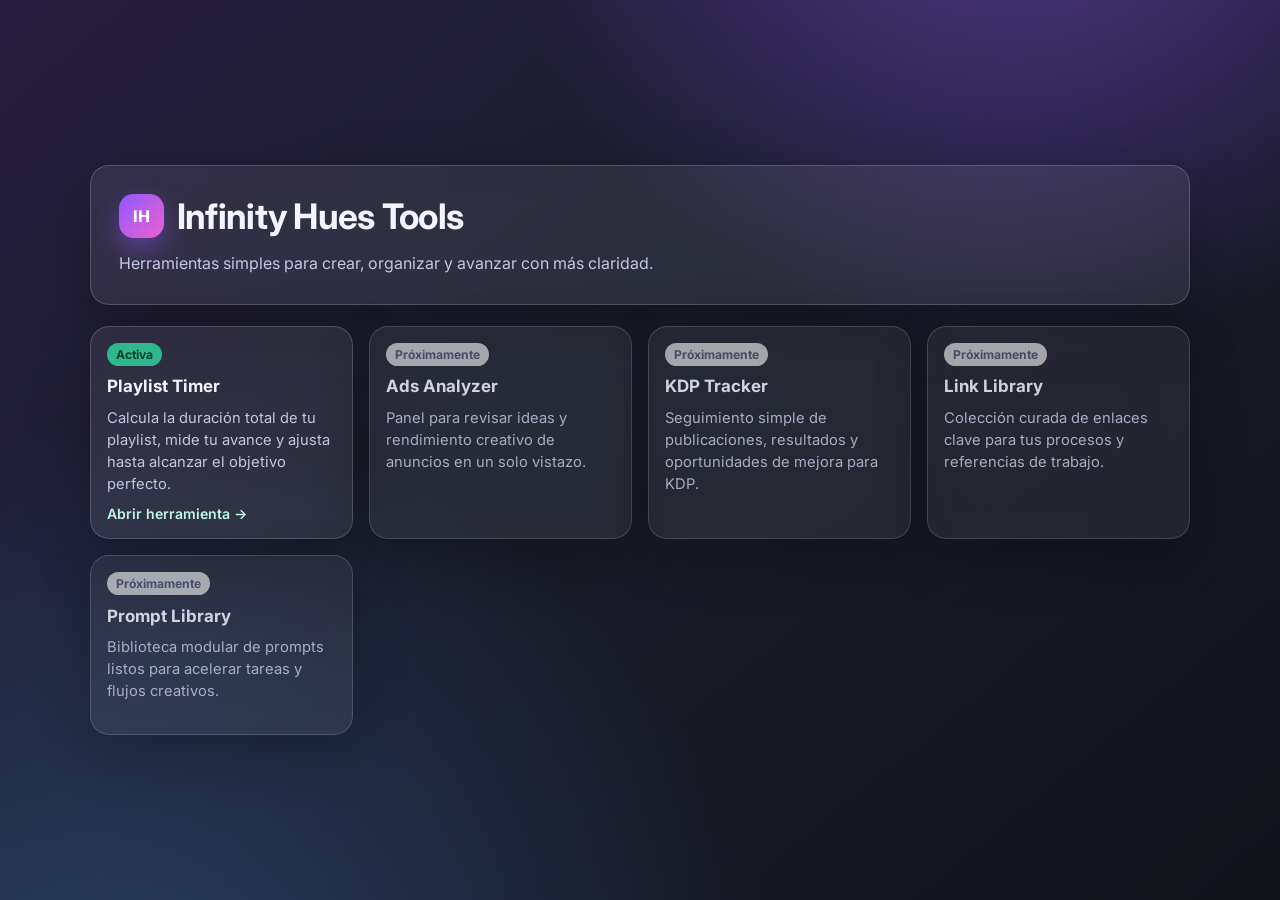
==== index.html @ a4871736 "Reorganize repo into tools hub and playlist-timer app" ====
<!DOCTYPE html>
<html lang="es">
<head>
  <meta charset="UTF-8" />
  <meta name="viewport" content="width=device-width, initial-scale=1.0" />
  <title>Infinity Hues Tools</title>
  <link rel="preconnect" href="https://fonts.googleapis.com" />
  <link rel="preconnect" href="https://fonts.gstatic.com" crossorigin />
  <link href="https://fonts.googleapis.com/css2?family=Inter:wght@400;500;600;700;800&display=swap" rel="stylesheet" />
  <style>
    :root {
      --bg-1: #12131b;
      --bg-2: #1a1d2b;
      --bg-3: #271f3f;
      --card: rgba(255, 255, 255, 0.08);
      --card-border: rgba(255, 255, 255, 0.18);
      --text: #f2f4ff;
      --muted: #c3c7df;
      --purple: #8f57ff;
      --pink: #ec62cf;
      --blue: #58a2ff;
      --green: #2ed19a;
    }

    * {
      box-sizing: border-box;
    }

    body {
      margin: 0;
      min-height: 100vh;
      font-family: Inter, system-ui, -apple-system, BlinkMacSystemFont, "Segoe UI", sans-serif;
      color: var(--text);
      background:
        radial-gradient(circle at 80% -20%, rgba(143, 87, 255, 0.48), transparent 36%),
        radial-gradient(circle at 10% 120%, rgba(88, 162, 255, 0.28), transparent 42%),
        linear-gradient(140deg, var(--bg-3), var(--bg-2) 42%, var(--bg-1));
      display: grid;
      place-items: center;
      padding: clamp(1rem, 3vw, 2.6rem);
    }

    .hub-shell {
      width: min(1100px, 100%);
      display: grid;
      gap: 1.3rem;
    }

    .hero,
    .tool-card {
      background: var(--card);
      border: 1px solid var(--card-border);
      border-radius: 1.2rem;
      backdrop-filter: blur(12px);
      box-shadow: 0 20px 60px rgba(0, 0, 0, 0.28);
    }

    .hero {
      padding: clamp(1.3rem, 2.2vw, 1.8rem);
      display: grid;
      gap: 0.8rem;
    }

    .brand {
      display: flex;
      align-items: center;
      gap: 0.8rem;
    }

    .logo {
      width: 2.8rem;
      height: 2.8rem;
      border-radius: 0.9rem;
      display: grid;
      place-items: center;
      font-weight: 800;
      color: #fff;
      background: linear-gradient(135deg, var(--purple), var(--pink));
      box-shadow: 0 10px 25px rgba(143, 87, 255, 0.45);
    }

    h1,
    h2,
    p {
      margin: 0;
    }

    h1 {
      font-size: clamp(1.5rem, 3.2vw, 2.2rem);
      letter-spacing: -0.02em;
    }

    .subtitle {
      color: var(--muted);
      max-width: 68ch;
      line-height: 1.55;
    }

    .cards {
      display: grid;
      grid-template-columns: repeat(auto-fit, minmax(220px, 1fr));
      gap: 1rem;
    }

    .tool-card {
      padding: 1rem;
      display: grid;
      gap: 0.65rem;
      text-decoration: none;
      color: inherit;
      transition: transform 200ms ease, border-color 200ms ease, box-shadow 200ms ease;
      min-height: 180px;
      align-content: start;
    }

    .tool-card.active:hover,
    .tool-card.active:focus-visible {
      transform: translateY(-3px);
      border-color: rgba(46, 209, 154, 0.7);
      box-shadow: 0 20px 40px rgba(0, 0, 0, 0.33);
      outline: none;
    }

    .badge {
      width: fit-content;
      font-size: 0.76rem;
      font-weight: 700;
      border-radius: 999px;
      padding: 0.25rem 0.55rem;
    }

    .badge.active {
      color: #043e2b;
      background: rgba(46, 209, 154, 0.86);
    }

    .badge.future {
      color: #4f5774;
      background: rgba(255, 255, 255, 0.7);
    }

    h2 {
      font-size: 1.06rem;
    }

    .tool-description {
      color: var(--muted);
      font-size: 0.92rem;
      line-height: 1.5;
    }

    .link-label {
      margin-top: auto;
      color: #c0f6e3;
      font-size: 0.88rem;
      font-weight: 600;
    }

    .tool-card.future {
      opacity: 0.85;
      cursor: not-allowed;
    }

    @media (max-width: 640px) {
      body {
        align-items: start;
      }
    }
  </style>
</head>
<body>
  <main class="hub-shell">
    <header class="hero">
      <div class="brand" aria-label="Logo Infinity Hues">
        <div class="logo" role="img" aria-label="IH">IH</div>
        <h1>Infinity Hues Tools</h1>
      </div>
      <p class="subtitle">Herramientas simples para crear, organizar y avanzar con más claridad.</p>
    </header>

    <section class="cards" aria-label="Herramientas disponibles y próximas">
      <a class="tool-card active" href="./playlist-timer/">
        <span class="badge active">Activa</span>
        <h2>Playlist Timer</h2>
        <p class="tool-description">Calcula la duración total de tu playlist, mide tu avance y ajusta hasta alcanzar el objetivo perfecto.</p>
        <span class="link-label">Abrir herramienta →</span>
      </a>

      <article class="tool-card future" aria-disabled="true">
        <span class="badge future">Próximamente</span>
        <h2>Ads Analyzer</h2>
        <p class="tool-description">Panel para revisar ideas y rendimiento creativo de anuncios en un solo vistazo.</p>
      </article>

      <article class="tool-card future" aria-disabled="true">
        <span class="badge future">Próximamente</span>
        <h2>KDP Tracker</h2>
        <p class="tool-description">Seguimiento simple de publicaciones, resultados y oportunidades de mejora para KDP.</p>
      </article>

      <article class="tool-card future" aria-disabled="true">
        <span class="badge future">Próximamente</span>
        <h2>Link Library</h2>
        <p class="tool-description">Colección curada de enlaces clave para tus procesos y referencias de trabajo.</p>
      </article>

      <article class="tool-card future" aria-disabled="true">
        <span class="badge future">Próximamente</span>
        <h2>Prompt Library</h2>
        <p class="tool-description">Biblioteca modular de prompts listos para acelerar tareas y flujos creativos.</p>
      </article>
    </section>
  </main>
</body>
</html>
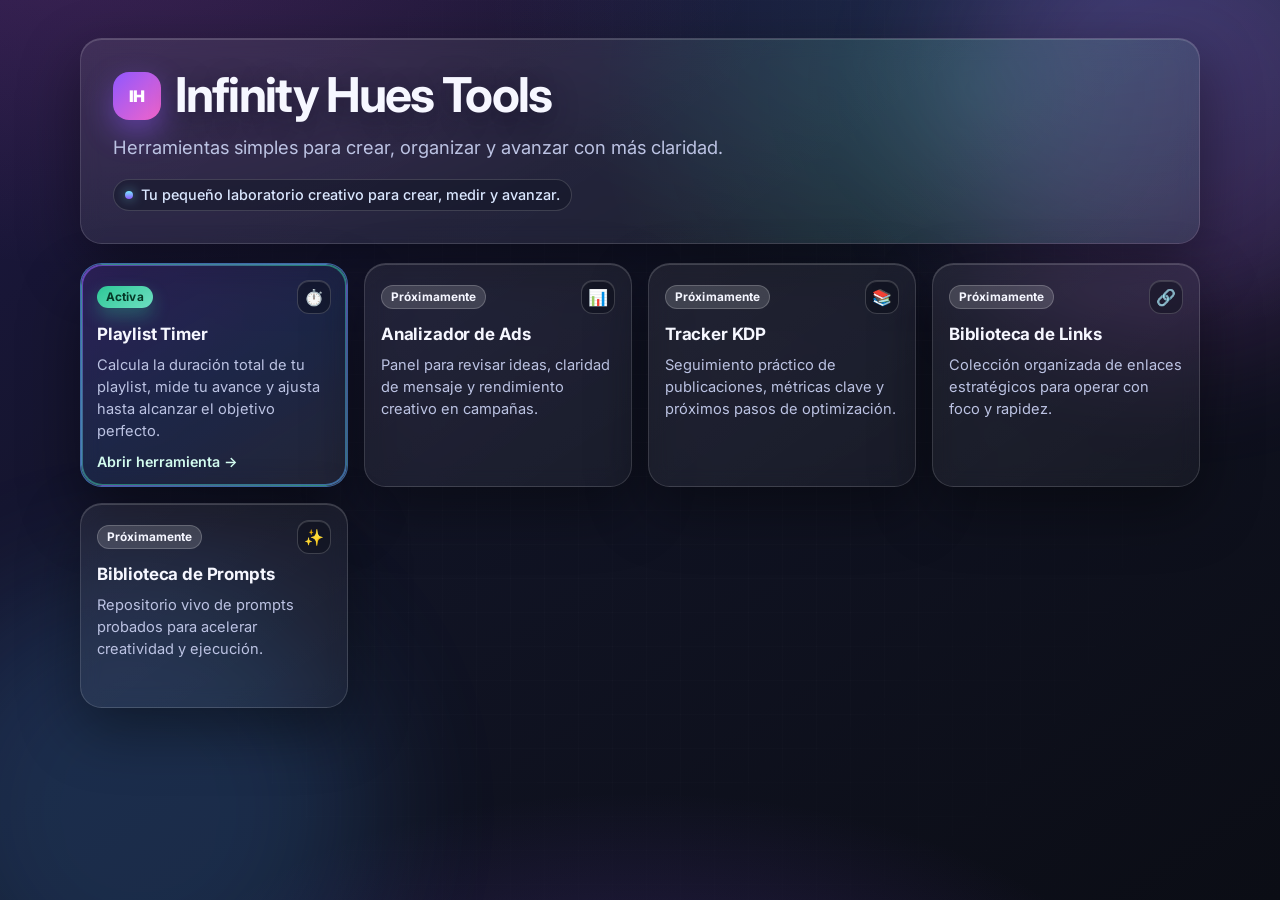
==== commit 38847093: "Elevate hub visuals with premium Infinity Hues styling" ====
--- a/index.html
+++ b/index.html
@@ -6,19 +6,20 @@
   <title>Infinity Hues Tools</title>
   <link rel="preconnect" href="https://fonts.googleapis.com" />
   <link rel="preconnect" href="https://fonts.gstatic.com" crossorigin />
-  <link href="https://fonts.googleapis.com/css2?family=Inter:wght@400;500;600;700;800&display=swap" rel="stylesheet" />
+  <link href="https://fonts.googleapis.com/css2?family=Inter:wght@400;500;600;700;800;900&display=swap" rel="stylesheet" />
   <style>
     :root {
-      --bg-1: #12131b;
-      --bg-2: #1a1d2b;
-      --bg-3: #271f3f;
-      --card: rgba(255, 255, 255, 0.08);
-      --card-border: rgba(255, 255, 255, 0.18);
-      --text: #f2f4ff;
-      --muted: #c3c7df;
+      --bg-1: #0b0d15;
+      --bg-2: #111425;
+      --bg-3: #1c1740;
+      --glass: rgba(255, 255, 255, 0.06);
+      --glass-soft: rgba(255, 255, 255, 0.05);
+      --border: rgba(255, 255, 255, 0.14);
+      --text: #f6f7ff;
+      --muted: #bcc3e3;
       --purple: #8f57ff;
-      --pink: #ec62cf;
-      --blue: #58a2ff;
+      --pink: #f164ca;
+      --blue: #59a6ff;
       --green: #2ed19a;
     }
 
@@ -32,51 +33,109 @@
       font-family: Inter, system-ui, -apple-system, BlinkMacSystemFont, "Segoe UI", sans-serif;
       color: var(--text);
       background:
-        radial-gradient(circle at 80% -20%, rgba(143, 87, 255, 0.48), transparent 36%),
-        radial-gradient(circle at 10% 120%, rgba(88, 162, 255, 0.28), transparent 42%),
-        linear-gradient(140deg, var(--bg-3), var(--bg-2) 42%, var(--bg-1));
-      display: grid;
-      place-items: center;
-      padding: clamp(1rem, 3vw, 2.6rem);
+        radial-gradient(75rem 40rem at 8% -10%, rgba(241, 100, 202, 0.16), transparent 56%),
+        radial-gradient(70rem 36rem at 88% 0%, rgba(89, 166, 255, 0.2), transparent 57%),
+        radial-gradient(55rem 30rem at 50% 120%, rgba(143, 87, 255, 0.24), transparent 60%),
+        linear-gradient(145deg, var(--bg-3), var(--bg-2) 45%, var(--bg-1));
+      position: relative;
+      overflow-x: hidden;
+      padding: clamp(1rem, 3vw, 2.7rem);
+    }
+
+    body::before {
+      content: "";
+      position: fixed;
+      inset: 0;
+      pointer-events: none;
+      background-image:
+        linear-gradient(rgba(255, 255, 255, 0.035) 1px, transparent 1px),
+        linear-gradient(90deg, rgba(255, 255, 255, 0.035) 1px, transparent 1px);
+      background-size: 34px 34px;
+      mask-image: radial-gradient(circle at center, black 35%, transparent 92%);
+      opacity: 0.4;
+      z-index: 0;
+    }
+
+    .ambient-blob {
+      position: fixed;
+      width: 40vw;
+      height: 40vw;
+      max-width: 460px;
+      max-height: 460px;
+      border-radius: 50%;
+      filter: blur(70px);
+      opacity: 0.18;
+      z-index: 0;
+      pointer-events: none;
+    }
+
+    .ambient-blob.one {
+      background: #d567ff;
+      top: -120px;
+      right: -130px;
+    }
+
+    .ambient-blob.two {
+      background: #4ea3ff;
+      bottom: -140px;
+      left: -90px;
     }
 
     .hub-shell {
-      width: min(1100px, 100%);
-      display: grid;
-      gap: 1.3rem;
+      position: relative;
+      z-index: 1;
+      width: min(1120px, 100%);
+      margin: 0 auto;
+      display: grid;
+      gap: 1.2rem;
     }
 
     .hero,
     .tool-card {
-      background: var(--card);
-      border: 1px solid var(--card-border);
-      border-radius: 1.2rem;
-      backdrop-filter: blur(12px);
-      box-shadow: 0 20px 60px rgba(0, 0, 0, 0.28);
+      position: relative;
+      border-radius: 1.35rem;
+      border: 1px solid var(--border);
+      background: linear-gradient(145deg, rgba(255, 255, 255, 0.08), var(--glass-soft));
+      box-shadow:
+        0 22px 60px rgba(0, 0, 0, 0.4),
+        inset 0 1px 0 rgba(255, 255, 255, 0.16);
+      backdrop-filter: blur(10px);
+      overflow: hidden;
     }
 
     .hero {
-      padding: clamp(1.3rem, 2.2vw, 1.8rem);
+      padding: clamp(1.4rem, 2.5vw, 2.1rem);
       display: grid;
       gap: 0.8rem;
+      isolation: isolate;
+    }
+
+    .hero::after {
+      content: "";
+      position: absolute;
+      inset: 0;
+      background: radial-gradient(circle at 80% 25%, rgba(46, 209, 154, 0.16), transparent 42%);
+      z-index: -1;
+      pointer-events: none;
     }
 
     .brand {
       display: flex;
       align-items: center;
-      gap: 0.8rem;
+      gap: 0.9rem;
     }
 
     .logo {
-      width: 2.8rem;
-      height: 2.8rem;
-      border-radius: 0.9rem;
+      width: 3rem;
+      height: 3rem;
+      border-radius: 1rem;
       display: grid;
       place-items: center;
-      font-weight: 800;
+      font-weight: 900;
       color: #fff;
       background: linear-gradient(135deg, var(--purple), var(--pink));
-      box-shadow: 0 10px 25px rgba(143, 87, 255, 0.45);
+      box-shadow: 0 12px 30px rgba(143, 87, 255, 0.46);
+      letter-spacing: -0.04em;
     }
 
     h1,
@@ -86,14 +145,41 @@
     }
 
     h1 {
-      font-size: clamp(1.5rem, 3.2vw, 2.2rem);
-      letter-spacing: -0.02em;
+      font-size: clamp(1.9rem, 4.3vw, 3rem);
+      line-height: 1.02;
+      letter-spacing: -0.035em;
+      text-wrap: balance;
+      text-shadow: 0 7px 24px rgba(17, 20, 37, 0.5);
     }
 
     .subtitle {
+      font-size: clamp(1rem, 1.6vw, 1.15rem);
+      line-height: 1.6;
       color: var(--muted);
-      max-width: 68ch;
-      line-height: 1.55;
+      max-width: 70ch;
+    }
+
+    .subline {
+      display: inline-flex;
+      align-items: center;
+      gap: 0.5rem;
+      width: fit-content;
+      margin-top: 0.2rem;
+      padding: 0.42rem 0.7rem;
+      border-radius: 999px;
+      color: #dae7ff;
+      background: rgba(17, 20, 37, 0.5);
+      border: 1px solid rgba(255, 255, 255, 0.16);
+      font-size: 0.9rem;
+      font-weight: 500;
+    }
+
+    .subline-dot {
+      width: 0.5rem;
+      height: 0.5rem;
+      border-radius: 50%;
+      background: linear-gradient(180deg, #78ebff, #8f57ff);
+      box-shadow: 0 0 0.7rem rgba(120, 235, 255, 0.6);
     }
 
     .cards {
@@ -104,71 +190,143 @@
 
     .tool-card {
       padding: 1rem;
-      display: grid;
-      gap: 0.65rem;
+      min-height: 205px;
+      display: grid;
+      gap: 0.66rem;
+      align-content: start;
+      color: inherit;
       text-decoration: none;
-      color: inherit;
-      transition: transform 200ms ease, border-color 200ms ease, box-shadow 200ms ease;
-      min-height: 180px;
-      align-content: start;
-    }
-
-    .tool-card.active:hover,
-    .tool-card.active:focus-visible {
-      transform: translateY(-3px);
-      border-color: rgba(46, 209, 154, 0.7);
-      box-shadow: 0 20px 40px rgba(0, 0, 0, 0.33);
+      transition: transform 260ms cubic-bezier(.22, 1, .36, 1), box-shadow 260ms ease, border-color 260ms ease;
+    }
+
+    .tool-card::before {
+      content: "";
+      position: absolute;
+      inset: 0;
+      border-radius: inherit;
+      pointer-events: none;
+      border: 1px solid transparent;
+      transition: opacity 260ms ease;
+      opacity: 0;
+    }
+
+    .tool-card:hover,
+    .tool-card:focus-visible {
+      transform: translateY(-4px);
+      box-shadow: 0 24px 48px rgba(0, 0, 0, 0.4);
       outline: none;
+    }
+
+    .tool-card:hover::before,
+    .tool-card:focus-visible::before {
+      opacity: 1;
+    }
+
+    .tool-card.active {
+      border-color: rgba(89, 166, 255, 0.55);
+      box-shadow:
+        0 28px 60px rgba(0, 0, 0, 0.45),
+        0 0 0 1px rgba(255, 255, 255, 0.12) inset;
+      background: linear-gradient(150deg, rgba(143, 87, 255, 0.18), rgba(89, 166, 255, 0.12) 52%, rgba(255, 255, 255, 0.07));
+    }
+
+    .tool-card.active::before {
+      background: linear-gradient(130deg, rgba(143, 87, 255, 0.6), rgba(46, 209, 154, 0.55), rgba(89, 166, 255, 0.6));
+      -webkit-mask: linear-gradient(#fff 0 0) content-box, linear-gradient(#fff 0 0);
+      -webkit-mask-composite: xor;
+      mask-composite: exclude;
+      padding: 1px;
+      opacity: 1;
+    }
+
+    .tool-card.future {
+      background: linear-gradient(145deg, rgba(255, 255, 255, 0.07), rgba(255, 255, 255, 0.04));
+    }
+
+    .tool-card.future::before {
+      border-image: linear-gradient(130deg, rgba(255,255,255,0.15), rgba(143, 87, 255, 0.34), rgba(89, 166, 255, 0.34)) 1;
     }
 
     .badge {
       width: fit-content;
-      font-size: 0.76rem;
+      display: inline-flex;
+      align-items: center;
+      gap: 0.35rem;
+      border-radius: 999px;
+      padding: 0.23rem 0.56rem;
+      font-size: 0.74rem;
       font-weight: 700;
-      border-radius: 999px;
-      padding: 0.25rem 0.55rem;
+      letter-spacing: 0.01em;
     }
 
     .badge.active {
-      color: #043e2b;
-      background: rgba(46, 209, 154, 0.86);
+      color: #063927;
+      background: linear-gradient(145deg, rgba(46, 209, 154, 0.95), rgba(116, 237, 203, 0.93));
+      box-shadow: 0 8px 18px rgba(46, 209, 154, 0.32);
     }
 
     .badge.future {
-      color: #4f5774;
-      background: rgba(255, 255, 255, 0.7);
+      color: #f5f6ff;
+      background: rgba(255, 255, 255, 0.15);
+      border: 1px solid rgba(255, 255, 255, 0.2);
+    }
+
+    .tool-top {
+      display: flex;
+      align-items: center;
+      justify-content: space-between;
+      gap: 0.6rem;
+    }
+
+    .tool-icon {
+      width: 2.1rem;
+      height: 2.1rem;
+      border-radius: 0.75rem;
+      display: grid;
+      place-items: center;
+      border: 1px solid rgba(255, 255, 255, 0.18);
+      background: rgba(12, 14, 26, 0.45);
+      color: #ecf0ff;
+      box-shadow: inset 0 1px 0 rgba(255, 255, 255, 0.15);
     }
 
     h2 {
       font-size: 1.06rem;
+      letter-spacing: -0.01em;
     }
 
     .tool-description {
       color: var(--muted);
-      font-size: 0.92rem;
+      font-size: 0.915rem;
       line-height: 1.5;
     }
 
     .link-label {
       margin-top: auto;
-      color: #c0f6e3;
-      font-size: 0.88rem;
+      color: #d4fdf0;
+      font-size: 0.89rem;
       font-weight: 600;
     }
 
-    .tool-card.future {
-      opacity: 0.85;
-      cursor: not-allowed;
-    }
-
-    @media (max-width: 640px) {
+    @media (max-width: 730px) {
       body {
-        align-items: start;
+        padding: 1rem;
+      }
+
+      h1 {
+        font-size: clamp(1.8rem, 8.4vw, 2.3rem);
+      }
+
+      .tool-card {
+        min-height: 190px;
       }
     }
   </style>
 </head>
 <body>
+  <div class="ambient-blob one" aria-hidden="true"></div>
+  <div class="ambient-blob two" aria-hidden="true"></div>
+
   <main class="hub-shell">
     <header class="hero">
       <div class="brand" aria-label="Logo Infinity Hues">
@@ -176,38 +334,54 @@
         <h1>Infinity Hues Tools</h1>
       </div>
       <p class="subtitle">Herramientas simples para crear, organizar y avanzar con más claridad.</p>
+      <p class="subline"><span class="subline-dot" aria-hidden="true"></span>Tu pequeño laboratorio creativo para crear, medir y avanzar.</p>
     </header>
 
     <section class="cards" aria-label="Herramientas disponibles y próximas">
       <a class="tool-card active" href="./playlist-timer/">
-        <span class="badge active">Activa</span>
+        <div class="tool-top">
+          <span class="badge active">Activa</span>
+          <span class="tool-icon" aria-hidden="true">⏱️</span>
+        </div>
         <h2>Playlist Timer</h2>
         <p class="tool-description">Calcula la duración total de tu playlist, mide tu avance y ajusta hasta alcanzar el objetivo perfecto.</p>
         <span class="link-label">Abrir herramienta →</span>
       </a>
 
       <article class="tool-card future" aria-disabled="true">
-        <span class="badge future">Próximamente</span>
-        <h2>Ads Analyzer</h2>
-        <p class="tool-description">Panel para revisar ideas y rendimiento creativo de anuncios en un solo vistazo.</p>
+        <div class="tool-top">
+          <span class="badge future">Próximamente</span>
+          <span class="tool-icon" aria-hidden="true">📊</span>
+        </div>
+        <h2>Analizador de Ads</h2>
+        <p class="tool-description">Panel para revisar ideas, claridad de mensaje y rendimiento creativo en campañas.</p>
       </article>
 
       <article class="tool-card future" aria-disabled="true">
-        <span class="badge future">Próximamente</span>
-        <h2>KDP Tracker</h2>
-        <p class="tool-description">Seguimiento simple de publicaciones, resultados y oportunidades de mejora para KDP.</p>
+        <div class="tool-top">
+          <span class="badge future">Próximamente</span>
+          <span class="tool-icon" aria-hidden="true">📚</span>
+        </div>
+        <h2>Tracker KDP</h2>
+        <p class="tool-description">Seguimiento práctico de publicaciones, métricas clave y próximos pasos de optimización.</p>
       </article>
 
       <article class="tool-card future" aria-disabled="true">
-        <span class="badge future">Próximamente</span>
-        <h2>Link Library</h2>
-        <p class="tool-description">Colección curada de enlaces clave para tus procesos y referencias de trabajo.</p>
+        <div class="tool-top">
+          <span class="badge future">Próximamente</span>
+          <span class="tool-icon" aria-hidden="true">🔗</span>
+        </div>
+        <h2>Biblioteca de Links</h2>
+        <p class="tool-description">Colección organizada de enlaces estratégicos para operar con foco y rapidez.</p>
       </article>
 
       <article class="tool-card future" aria-disabled="true">
-        <span class="badge future">Próximamente</span>
-        <h2>Prompt Library</h2>
-        <p class="tool-description">Biblioteca modular de prompts listos para acelerar tareas y flujos creativos.</p>
+        <div class="tool-top">
+          <span class="badge future">Próximamente</span>
+          <span class="tool-icon" aria-hidden="true">✨</span>
+        </div>
+        <h2>Biblioteca de Prompts</h2>
+        <p class="tool-description">Repositorio vivo de prompts probados para acelerar creatividad y ejecución.</p>
       </article>
     </section>
   </main>
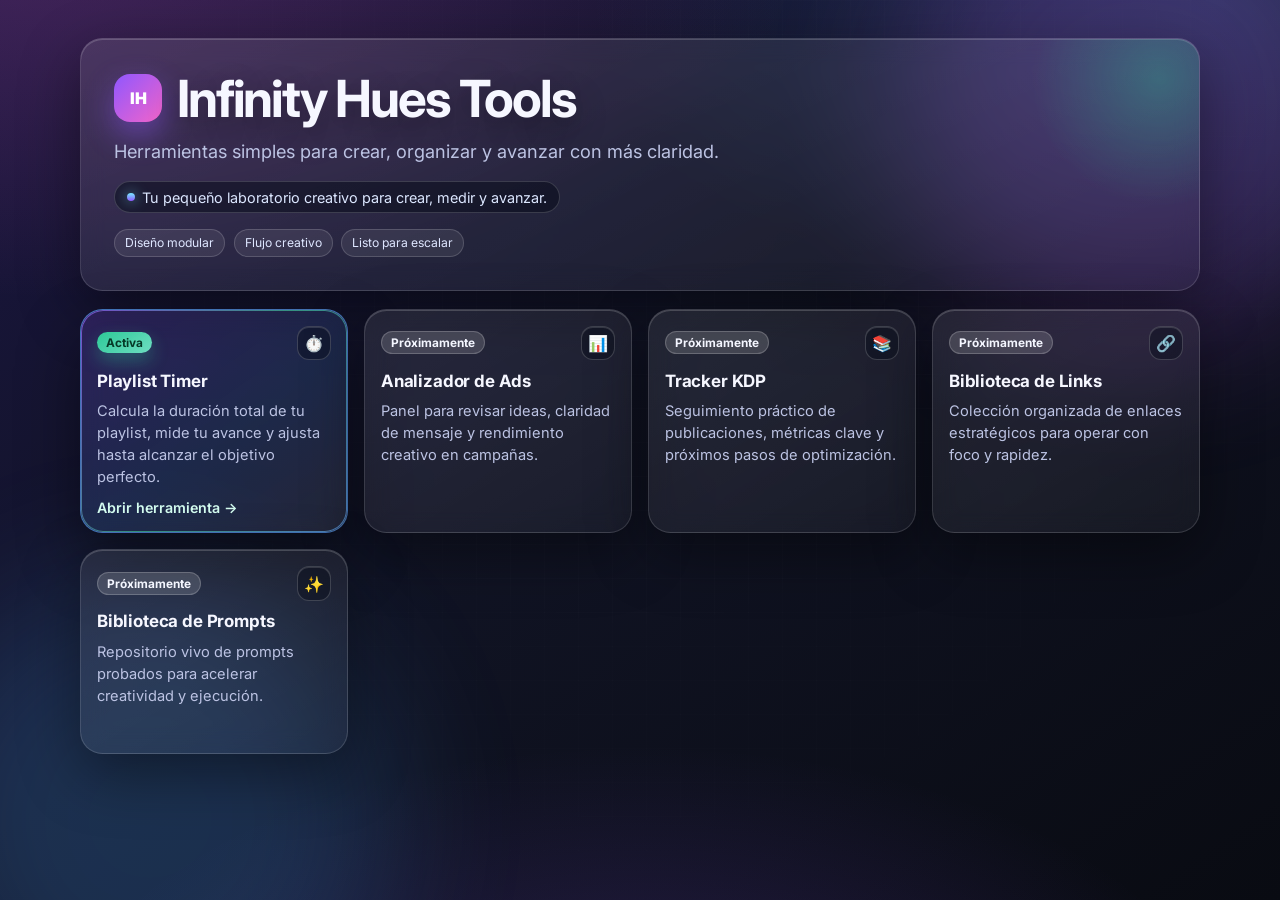
==== commit 3b35e5c8: "Refine hub with premium visual system and interactions" ====
--- a/index.html
+++ b/index.html
@@ -9,23 +9,19 @@
   <link href="https://fonts.googleapis.com/css2?family=Inter:wght@400;500;600;700;800;900&display=swap" rel="stylesheet" />
   <style>
     :root {
-      --bg-1: #0b0d15;
+      --bg-1: #090b12;
       --bg-2: #111425;
-      --bg-3: #1c1740;
-      --glass: rgba(255, 255, 255, 0.06);
-      --glass-soft: rgba(255, 255, 255, 0.05);
-      --border: rgba(255, 255, 255, 0.14);
+      --bg-3: #1a1540;
       --text: #f6f7ff;
       --muted: #bcc3e3;
       --purple: #8f57ff;
       --pink: #f164ca;
       --blue: #59a6ff;
       --green: #2ed19a;
-    }
-
-    * {
-      box-sizing: border-box;
-    }
+      --border: rgba(255, 255, 255, 0.14);
+    }
+
+    * { box-sizing: border-box; }
 
     body {
       margin: 0;
@@ -33,13 +29,13 @@
       font-family: Inter, system-ui, -apple-system, BlinkMacSystemFont, "Segoe UI", sans-serif;
       color: var(--text);
       background:
-        radial-gradient(75rem 40rem at 8% -10%, rgba(241, 100, 202, 0.16), transparent 56%),
-        radial-gradient(70rem 36rem at 88% 0%, rgba(89, 166, 255, 0.2), transparent 57%),
-        radial-gradient(55rem 30rem at 50% 120%, rgba(143, 87, 255, 0.24), transparent 60%),
-        linear-gradient(145deg, var(--bg-3), var(--bg-2) 45%, var(--bg-1));
+        radial-gradient(80rem 40rem at 5% -8%, rgba(241, 100, 202, 0.2), transparent 58%),
+        radial-gradient(70rem 36rem at 95% 0%, rgba(89, 166, 255, 0.18), transparent 56%),
+        radial-gradient(65rem 36rem at 50% 120%, rgba(143, 87, 255, 0.22), transparent 58%),
+        linear-gradient(145deg, var(--bg-3), var(--bg-2) 46%, var(--bg-1));
+      overflow-x: hidden;
+      padding: clamp(1rem, 3vw, 2.8rem);
       position: relative;
-      overflow-x: hidden;
-      padding: clamp(1rem, 3vw, 2.7rem);
     }
 
     body::before {
@@ -48,37 +44,31 @@
       inset: 0;
       pointer-events: none;
       background-image:
-        linear-gradient(rgba(255, 255, 255, 0.035) 1px, transparent 1px),
-        linear-gradient(90deg, rgba(255, 255, 255, 0.035) 1px, transparent 1px);
+        linear-gradient(rgba(255,255,255,.03) 1px, transparent 1px),
+        linear-gradient(90deg, rgba(255,255,255,.03) 1px, transparent 1px);
       background-size: 34px 34px;
-      mask-image: radial-gradient(circle at center, black 35%, transparent 92%);
-      opacity: 0.4;
-      z-index: 0;
-    }
-
-    .ambient-blob {
+      mask-image: radial-gradient(circle at 50% 35%, black 32%, transparent 92%);
+      opacity: .42;
+    }
+
+    .orb {
       position: fixed;
-      width: 40vw;
-      height: 40vw;
-      max-width: 460px;
-      max-height: 460px;
+      width: min(44vw, 480px);
+      height: min(44vw, 480px);
       border-radius: 50%;
-      filter: blur(70px);
-      opacity: 0.18;
+      filter: blur(72px);
       z-index: 0;
       pointer-events: none;
-    }
-
-    .ambient-blob.one {
-      background: #d567ff;
-      top: -120px;
-      right: -130px;
-    }
-
-    .ambient-blob.two {
-      background: #4ea3ff;
-      bottom: -140px;
-      left: -90px;
+      opacity: .2;
+      animation: drift 18s ease-in-out infinite alternate;
+    }
+
+    .orb.one { background: #b95cff; top: -130px; right: -100px; }
+    .orb.two { background: #4ea3ff; bottom: -160px; left: -90px; animation-delay: 2s; }
+
+    @keyframes drift {
+      from { transform: translateY(0) translateX(0) scale(1); }
+      to { transform: translateY(18px) translateX(-10px) scale(1.06); }
     }
 
     .hub-shell {
@@ -87,43 +77,37 @@
       width: min(1120px, 100%);
       margin: 0 auto;
       display: grid;
-      gap: 1.2rem;
-    }
-
-    .hero,
-    .tool-card {
+      gap: 1.1rem;
+    }
+
+    .glass {
+      border-radius: 1.4rem;
+      border: 1px solid var(--border);
+      background: linear-gradient(155deg, rgba(255,255,255,.1), rgba(255,255,255,.03));
+      backdrop-filter: blur(12px);
+      box-shadow: 0 20px 60px rgba(0,0,0,.42), inset 0 1px 0 rgba(255,255,255,.18);
+    }
+
+    .hero {
+      padding: clamp(1.4rem, 2.6vw, 2.2rem);
+      display: grid;
+      gap: .85rem;
       position: relative;
-      border-radius: 1.35rem;
-      border: 1px solid var(--border);
-      background: linear-gradient(145deg, rgba(255, 255, 255, 0.08), var(--glass-soft));
-      box-shadow:
-        0 22px 60px rgba(0, 0, 0, 0.4),
-        inset 0 1px 0 rgba(255, 255, 255, 0.16);
-      backdrop-filter: blur(10px);
       overflow: hidden;
-    }
-
-    .hero {
-      padding: clamp(1.4rem, 2.5vw, 2.1rem);
-      display: grid;
-      gap: 0.8rem;
-      isolation: isolate;
     }
 
     .hero::after {
       content: "";
       position: absolute;
-      inset: 0;
-      background: radial-gradient(circle at 80% 25%, rgba(46, 209, 154, 0.16), transparent 42%);
-      z-index: -1;
+      right: -100px;
+      top: -100px;
+      width: 280px;
+      height: 280px;
+      background: radial-gradient(circle, rgba(46, 209, 154, .3), transparent 64%);
       pointer-events: none;
     }
 
-    .brand {
-      display: flex;
-      align-items: center;
-      gap: 0.9rem;
-    }
+    .brand { display: flex; align-items: center; gap: .9rem; }
 
     .logo {
       width: 3rem;
@@ -132,54 +116,63 @@
       display: grid;
       place-items: center;
       font-weight: 900;
+      letter-spacing: -.04em;
       color: #fff;
       background: linear-gradient(135deg, var(--purple), var(--pink));
-      box-shadow: 0 12px 30px rgba(143, 87, 255, 0.46);
-      letter-spacing: -0.04em;
-    }
-
-    h1,
-    h2,
-    p {
-      margin: 0;
-    }
+      box-shadow: 0 12px 30px rgba(143,87,255,.46);
+    }
+
+    h1,h2,p { margin: 0; }
 
     h1 {
-      font-size: clamp(1.9rem, 4.3vw, 3rem);
-      line-height: 1.02;
-      letter-spacing: -0.035em;
-      text-wrap: balance;
-      text-shadow: 0 7px 24px rgba(17, 20, 37, 0.5);
+      font-size: clamp(2rem, 4.6vw, 3.2rem);
+      line-height: 1;
+      letter-spacing: -.04em;
+      text-shadow: 0 10px 30px rgba(0,0,0,.35);
     }
 
     .subtitle {
-      font-size: clamp(1rem, 1.6vw, 1.15rem);
-      line-height: 1.6;
       color: var(--muted);
-      max-width: 70ch;
+      font-size: clamp(1rem, 1.6vw, 1.14rem);
+      line-height: 1.64;
+      max-width: 68ch;
     }
 
     .subline {
+      width: fit-content;
       display: inline-flex;
       align-items: center;
-      gap: 0.5rem;
-      width: fit-content;
-      margin-top: 0.2rem;
-      padding: 0.42rem 0.7rem;
+      gap: .45rem;
+      padding: .42rem .72rem;
       border-radius: 999px;
-      color: #dae7ff;
-      background: rgba(17, 20, 37, 0.5);
-      border: 1px solid rgba(255, 255, 255, 0.16);
-      font-size: 0.9rem;
-      font-weight: 500;
-    }
-
-    .subline-dot {
-      width: 0.5rem;
-      height: 0.5rem;
+      border: 1px solid rgba(255,255,255,.16);
+      background: rgba(10, 14, 28, .55);
+      color: #dce7ff;
+      font-size: .9rem;
+    }
+
+    .pulse {
+      width: .52rem;
+      height: .52rem;
       border-radius: 50%;
       background: linear-gradient(180deg, #78ebff, #8f57ff);
-      box-shadow: 0 0 0.7rem rgba(120, 235, 255, 0.6);
+      box-shadow: 0 0 .8rem rgba(120, 235, 255, .75);
+    }
+
+    .meta-strip {
+      display: flex;
+      gap: .55rem;
+      flex-wrap: wrap;
+      margin-top: .1rem;
+    }
+
+    .meta-chip {
+      padding: .35rem .62rem;
+      border-radius: 999px;
+      font-size: .76rem;
+      border: 1px solid rgba(255,255,255,.16);
+      color: #dee6ff;
+      background: rgba(255,255,255,.08);
     }
 
     .cards {
@@ -189,14 +182,15 @@
     }
 
     .tool-card {
+      min-height: 205px;
       padding: 1rem;
-      min-height: 205px;
-      display: grid;
-      gap: 0.66rem;
+      position: relative;
+      display: grid;
+      gap: .66rem;
       align-content: start;
       color: inherit;
       text-decoration: none;
-      transition: transform 260ms cubic-bezier(.22, 1, .36, 1), box-shadow 260ms ease, border-color 260ms ease;
+      transition: transform .28s cubic-bezier(.22,1,.36,1), box-shadow .28s ease, border-color .28s ease;
     }
 
     .tool-card::before {
@@ -204,34 +198,29 @@
       position: absolute;
       inset: 0;
       border-radius: inherit;
+      opacity: 0;
       pointer-events: none;
-      border: 1px solid transparent;
-      transition: opacity 260ms ease;
-      opacity: 0;
+      transition: opacity .28s ease;
     }
 
     .tool-card:hover,
     .tool-card:focus-visible {
-      transform: translateY(-4px);
-      box-shadow: 0 24px 48px rgba(0, 0, 0, 0.4);
+      transform: translateY(-5px);
+      box-shadow: 0 26px 52px rgba(0,0,0,.44);
       outline: none;
     }
 
     .tool-card:hover::before,
-    .tool-card:focus-visible::before {
-      opacity: 1;
-    }
+    .tool-card:focus-visible::before { opacity: 1; }
 
     .tool-card.active {
-      border-color: rgba(89, 166, 255, 0.55);
-      box-shadow:
-        0 28px 60px rgba(0, 0, 0, 0.45),
-        0 0 0 1px rgba(255, 255, 255, 0.12) inset;
-      background: linear-gradient(150deg, rgba(143, 87, 255, 0.18), rgba(89, 166, 255, 0.12) 52%, rgba(255, 255, 255, 0.07));
+      border-color: rgba(89,166,255,.6);
+      background: linear-gradient(145deg, rgba(143,87,255,.2), rgba(89,166,255,.14) 55%, rgba(255,255,255,.08));
+      box-shadow: 0 28px 62px rgba(0,0,0,.46), inset 0 0 0 1px rgba(255,255,255,.15);
     }
 
     .tool-card.active::before {
-      background: linear-gradient(130deg, rgba(143, 87, 255, 0.6), rgba(46, 209, 154, 0.55), rgba(89, 166, 255, 0.6));
+      background: linear-gradient(125deg, rgba(143,87,255,.65), rgba(46,209,154,.55), rgba(89,166,255,.62));
       -webkit-mask: linear-gradient(#fff 0 0) content-box, linear-gradient(#fff 0 0);
       -webkit-mask-composite: xor;
       mask-composite: exclude;
@@ -240,105 +229,87 @@
     }
 
     .tool-card.future {
-      background: linear-gradient(145deg, rgba(255, 255, 255, 0.07), rgba(255, 255, 255, 0.04));
+      background: linear-gradient(150deg, rgba(255,255,255,.09), rgba(255,255,255,.04));
     }
 
     .tool-card.future::before {
-      border-image: linear-gradient(130deg, rgba(255,255,255,0.15), rgba(143, 87, 255, 0.34), rgba(89, 166, 255, 0.34)) 1;
-    }
+      border: 1px solid transparent;
+      background: linear-gradient(130deg, rgba(255,255,255,.08), rgba(143,87,255,.3), rgba(89,166,255,.28));
+      -webkit-mask: linear-gradient(#fff 0 0) content-box, linear-gradient(#fff 0 0);
+      -webkit-mask-composite: xor;
+      mask-composite: exclude;
+      padding: 1px;
+    }
+
+    .tool-top { display: flex; align-items: center; justify-content: space-between; gap: .65rem; }
 
     .badge {
-      width: fit-content;
-      display: inline-flex;
-      align-items: center;
-      gap: 0.35rem;
       border-radius: 999px;
-      padding: 0.23rem 0.56rem;
-      font-size: 0.74rem;
+      padding: .23rem .56rem;
+      font-size: .74rem;
       font-weight: 700;
-      letter-spacing: 0.01em;
     }
 
     .badge.active {
       color: #063927;
-      background: linear-gradient(145deg, rgba(46, 209, 154, 0.95), rgba(116, 237, 203, 0.93));
-      box-shadow: 0 8px 18px rgba(46, 209, 154, 0.32);
+      background: linear-gradient(145deg, rgba(46,209,154,.96), rgba(116,237,203,.92));
+      box-shadow: 0 8px 18px rgba(46,209,154,.33);
     }
 
     .badge.future {
-      color: #f5f6ff;
-      background: rgba(255, 255, 255, 0.15);
-      border: 1px solid rgba(255, 255, 255, 0.2);
-    }
-
-    .tool-top {
-      display: flex;
-      align-items: center;
-      justify-content: space-between;
-      gap: 0.6rem;
+      color: #f4f6ff;
+      background: rgba(255,255,255,.15);
+      border: 1px solid rgba(255,255,255,.2);
     }
 
     .tool-icon {
-      width: 2.1rem;
-      height: 2.1rem;
-      border-radius: 0.75rem;
+      width: 2.15rem;
+      height: 2.15rem;
+      border-radius: .75rem;
       display: grid;
       place-items: center;
-      border: 1px solid rgba(255, 255, 255, 0.18);
-      background: rgba(12, 14, 26, 0.45);
-      color: #ecf0ff;
-      box-shadow: inset 0 1px 0 rgba(255, 255, 255, 0.15);
-    }
-
-    h2 {
-      font-size: 1.06rem;
-      letter-spacing: -0.01em;
-    }
-
-    .tool-description {
-      color: var(--muted);
-      font-size: 0.915rem;
-      line-height: 1.5;
-    }
-
-    .link-label {
-      margin-top: auto;
-      color: #d4fdf0;
-      font-size: 0.89rem;
-      font-weight: 600;
-    }
+      border: 1px solid rgba(255,255,255,.18);
+      background: rgba(10, 14, 28, .45);
+      box-shadow: inset 0 1px 0 rgba(255,255,255,.14);
+      font-size: 1rem;
+    }
+
+    h2 { font-size: 1.06rem; letter-spacing: -.01em; }
+    .tool-description { color: var(--muted); font-size: .915rem; line-height: 1.5; }
+    .link-label { margin-top: auto; color: #d4fdf0; font-size: .89rem; font-weight: 600; }
 
     @media (max-width: 730px) {
-      body {
-        padding: 1rem;
-      }
-
-      h1 {
-        font-size: clamp(1.8rem, 8.4vw, 2.3rem);
-      }
-
-      .tool-card {
-        min-height: 190px;
-      }
+      body { padding: 1rem; }
+      h1 { font-size: clamp(1.84rem, 8.5vw, 2.4rem); }
+      .tool-card { min-height: 190px; }
+    }
+
+    @media (prefers-reduced-motion: reduce) {
+      .orb, .tool-card { animation: none; transition: none; }
     }
   </style>
 </head>
 <body>
-  <div class="ambient-blob one" aria-hidden="true"></div>
-  <div class="ambient-blob two" aria-hidden="true"></div>
+  <div class="orb one" aria-hidden="true"></div>
+  <div class="orb two" aria-hidden="true"></div>
 
   <main class="hub-shell">
-    <header class="hero">
+    <header class="hero glass">
       <div class="brand" aria-label="Logo Infinity Hues">
         <div class="logo" role="img" aria-label="IH">IH</div>
         <h1>Infinity Hues Tools</h1>
       </div>
       <p class="subtitle">Herramientas simples para crear, organizar y avanzar con más claridad.</p>
-      <p class="subline"><span class="subline-dot" aria-hidden="true"></span>Tu pequeño laboratorio creativo para crear, medir y avanzar.</p>
+      <p class="subline"><span class="pulse" aria-hidden="true"></span>Tu pequeño laboratorio creativo para crear, medir y avanzar.</p>
+      <div class="meta-strip" aria-label="Atributos del hub">
+        <span class="meta-chip">Diseño modular</span>
+        <span class="meta-chip">Flujo creativo</span>
+        <span class="meta-chip">Listo para escalar</span>
+      </div>
     </header>
 
     <section class="cards" aria-label="Herramientas disponibles y próximas">
-      <a class="tool-card active" href="./playlist-timer/">
+      <a class="tool-card glass active" href="./playlist-timer/">
         <div class="tool-top">
           <span class="badge active">Activa</span>
           <span class="tool-icon" aria-hidden="true">⏱️</span>
@@ -348,7 +319,7 @@
         <span class="link-label">Abrir herramienta →</span>
       </a>
 
-      <article class="tool-card future" aria-disabled="true">
+      <article class="tool-card glass future" aria-disabled="true">
         <div class="tool-top">
           <span class="badge future">Próximamente</span>
           <span class="tool-icon" aria-hidden="true">📊</span>
@@ -357,7 +328,7 @@
         <p class="tool-description">Panel para revisar ideas, claridad de mensaje y rendimiento creativo en campañas.</p>
       </article>
 
-      <article class="tool-card future" aria-disabled="true">
+      <article class="tool-card glass future" aria-disabled="true">
         <div class="tool-top">
           <span class="badge future">Próximamente</span>
           <span class="tool-icon" aria-hidden="true">📚</span>
@@ -366,7 +337,7 @@
         <p class="tool-description">Seguimiento práctico de publicaciones, métricas clave y próximos pasos de optimización.</p>
       </article>
 
-      <article class="tool-card future" aria-disabled="true">
+      <article class="tool-card glass future" aria-disabled="true">
         <div class="tool-top">
           <span class="badge future">Próximamente</span>
           <span class="tool-icon" aria-hidden="true">🔗</span>
@@ -375,7 +346,7 @@
         <p class="tool-description">Colección organizada de enlaces estratégicos para operar con foco y rapidez.</p>
       </article>
 
-      <article class="tool-card future" aria-disabled="true">
+      <article class="tool-card glass future" aria-disabled="true">
         <div class="tool-top">
           <span class="badge future">Próximamente</span>
           <span class="tool-icon" aria-hidden="true">✨</span>
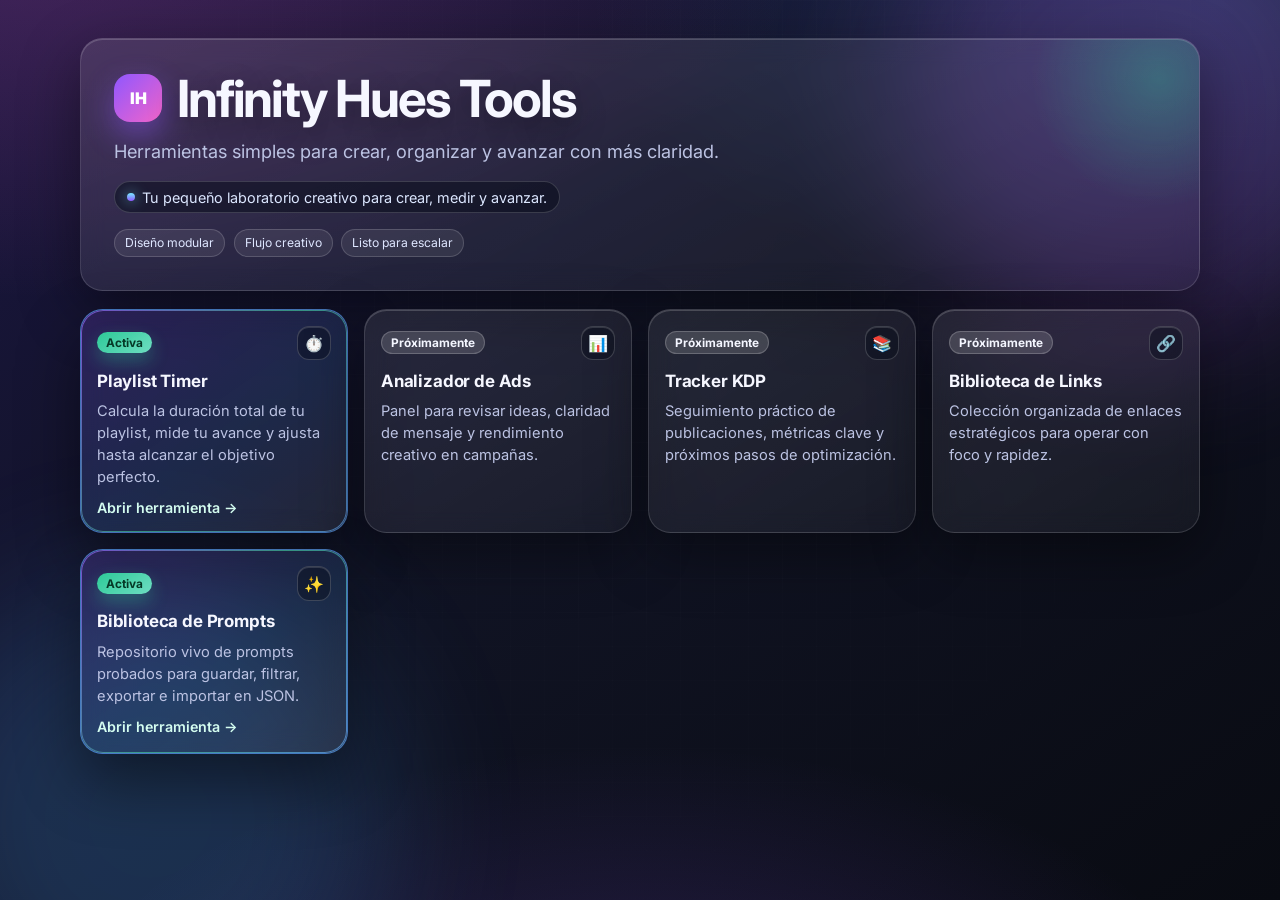
==== commit 9fa00dc6: "feat: add biblioteca de prompts v1 tool" ====
--- a/index.html
+++ b/index.html
@@ -346,14 +346,15 @@
         <p class="tool-description">Colección organizada de enlaces estratégicos para operar con foco y rapidez.</p>
       </article>
 
-      <article class="tool-card glass future" aria-disabled="true">
-        <div class="tool-top">
-          <span class="badge future">Próximamente</span>
+      <a class="tool-card glass active" href="./prompt-library/">
+        <div class="tool-top">
+          <span class="badge active">Activa</span>
           <span class="tool-icon" aria-hidden="true">✨</span>
         </div>
         <h2>Biblioteca de Prompts</h2>
-        <p class="tool-description">Repositorio vivo de prompts probados para acelerar creatividad y ejecución.</p>
-      </article>
+        <p class="tool-description">Repositorio vivo de prompts probados para guardar, filtrar, exportar e importar en JSON.</p>
+        <span class="link-label">Abrir herramienta →</span>
+      </a>
     </section>
   </main>
 </body>
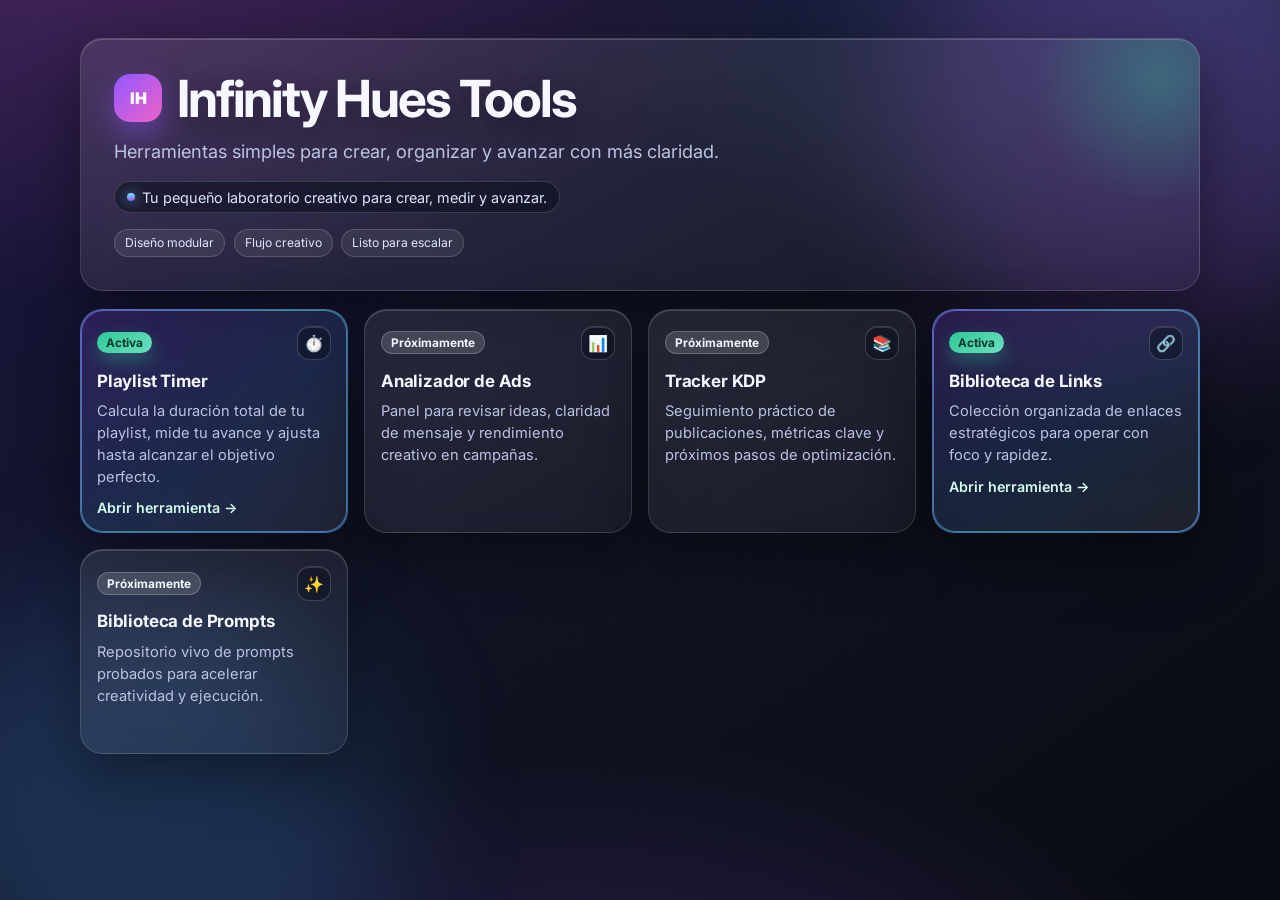
==== commit a38c8e8e: "feat: add Biblioteca de Links v1 tool and activate hub link" ====
--- a/index.html
+++ b/index.html
@@ -337,24 +337,24 @@
         <p class="tool-description">Seguimiento práctico de publicaciones, métricas clave y próximos pasos de optimización.</p>
       </article>
 
-      <article class="tool-card glass future" aria-disabled="true">
-        <div class="tool-top">
-          <span class="badge future">Próximamente</span>
+      <a class="tool-card glass active" href="./link-library/">
+        <div class="tool-top">
+          <span class="badge active">Activa</span>
           <span class="tool-icon" aria-hidden="true">🔗</span>
         </div>
         <h2>Biblioteca de Links</h2>
         <p class="tool-description">Colección organizada de enlaces estratégicos para operar con foco y rapidez.</p>
-      </article>
-
-      <a class="tool-card glass active" href="./prompt-library/">
-        <div class="tool-top">
-          <span class="badge active">Activa</span>
-          <span class="tool-icon" aria-hidden="true">✨</span>
-        </div>
-        <h2>Biblioteca de Prompts</h2>
-        <p class="tool-description">Repositorio vivo de prompts probados para guardar, filtrar, exportar e importar en JSON.</p>
         <span class="link-label">Abrir herramienta →</span>
       </a>
+
+      <article class="tool-card glass future" aria-disabled="true">
+        <div class="tool-top">
+          <span class="badge future">Próximamente</span>
+          <span class="tool-icon" aria-hidden="true">✨</span>
+        </div>
+        <h2>Biblioteca de Prompts</h2>
+        <p class="tool-description">Repositorio vivo de prompts probados para acelerar creatividad y ejecución.</p>
+      </article>
     </section>
   </main>
 </body>
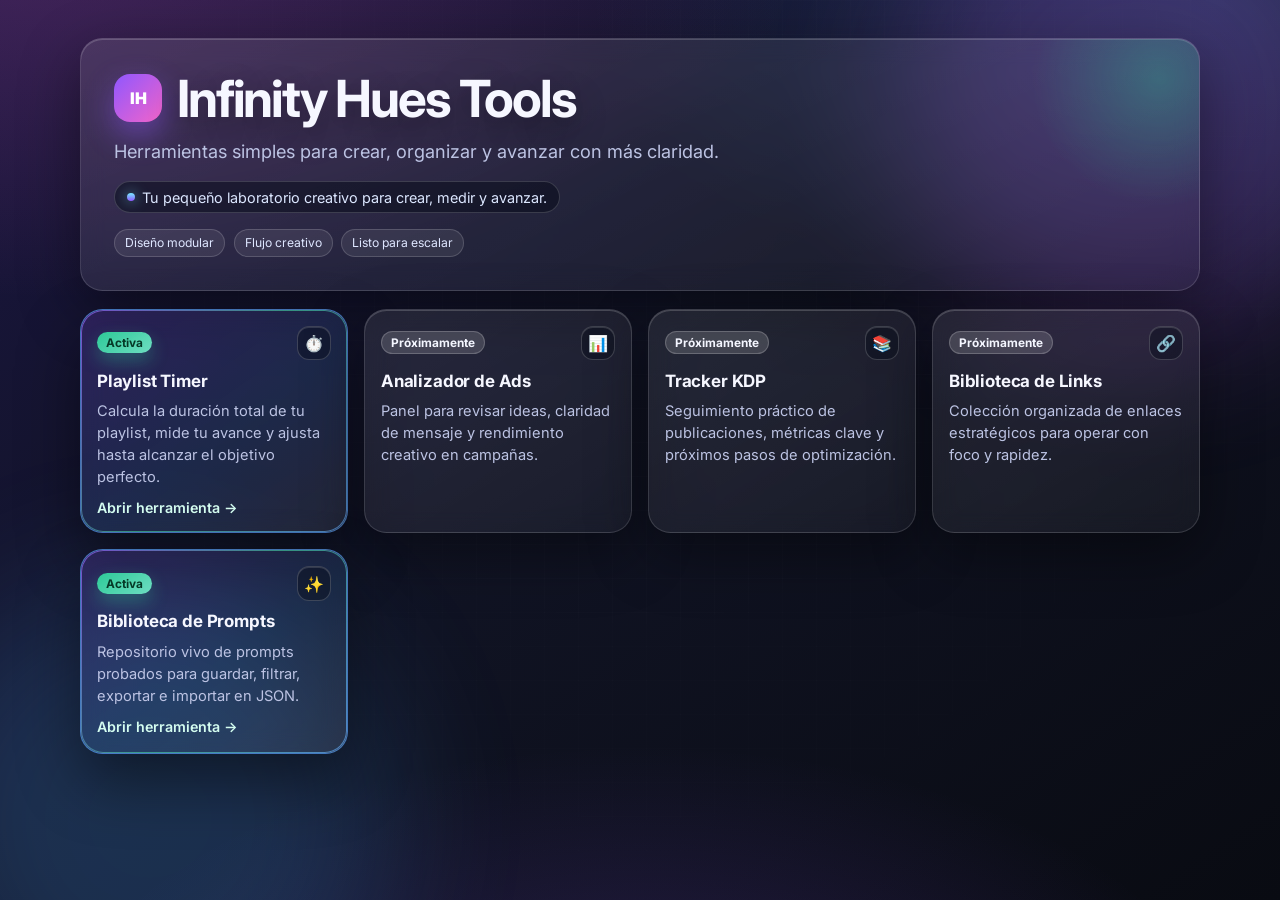
==== commit 343360a3: "Merge pull request #7 from patyk8080-dotcom/codex/create-prompt-library-tool-v1 [DRAFT] feat: Biblio" ====
--- a/index.html
+++ b/index.html
@@ -337,24 +337,24 @@
         <p class="tool-description">Seguimiento práctico de publicaciones, métricas clave y próximos pasos de optimización.</p>
       </article>
 
-      <a class="tool-card glass active" href="./link-library/">
-        <div class="tool-top">
-          <span class="badge active">Activa</span>
+      <article class="tool-card glass future" aria-disabled="true">
+        <div class="tool-top">
+          <span class="badge future">Próximamente</span>
           <span class="tool-icon" aria-hidden="true">🔗</span>
         </div>
         <h2>Biblioteca de Links</h2>
         <p class="tool-description">Colección organizada de enlaces estratégicos para operar con foco y rapidez.</p>
+      </article>
+
+      <a class="tool-card glass active" href="./prompt-library/">
+        <div class="tool-top">
+          <span class="badge active">Activa</span>
+          <span class="tool-icon" aria-hidden="true">✨</span>
+        </div>
+        <h2>Biblioteca de Prompts</h2>
+        <p class="tool-description">Repositorio vivo de prompts probados para guardar, filtrar, exportar e importar en JSON.</p>
         <span class="link-label">Abrir herramienta →</span>
       </a>
-
-      <article class="tool-card glass future" aria-disabled="true">
-        <div class="tool-top">
-          <span class="badge future">Próximamente</span>
-          <span class="tool-icon" aria-hidden="true">✨</span>
-        </div>
-        <h2>Biblioteca de Prompts</h2>
-        <p class="tool-description">Repositorio vivo de prompts probados para acelerar creatividad y ejecución.</p>
-      </article>
     </section>
   </main>
 </body>
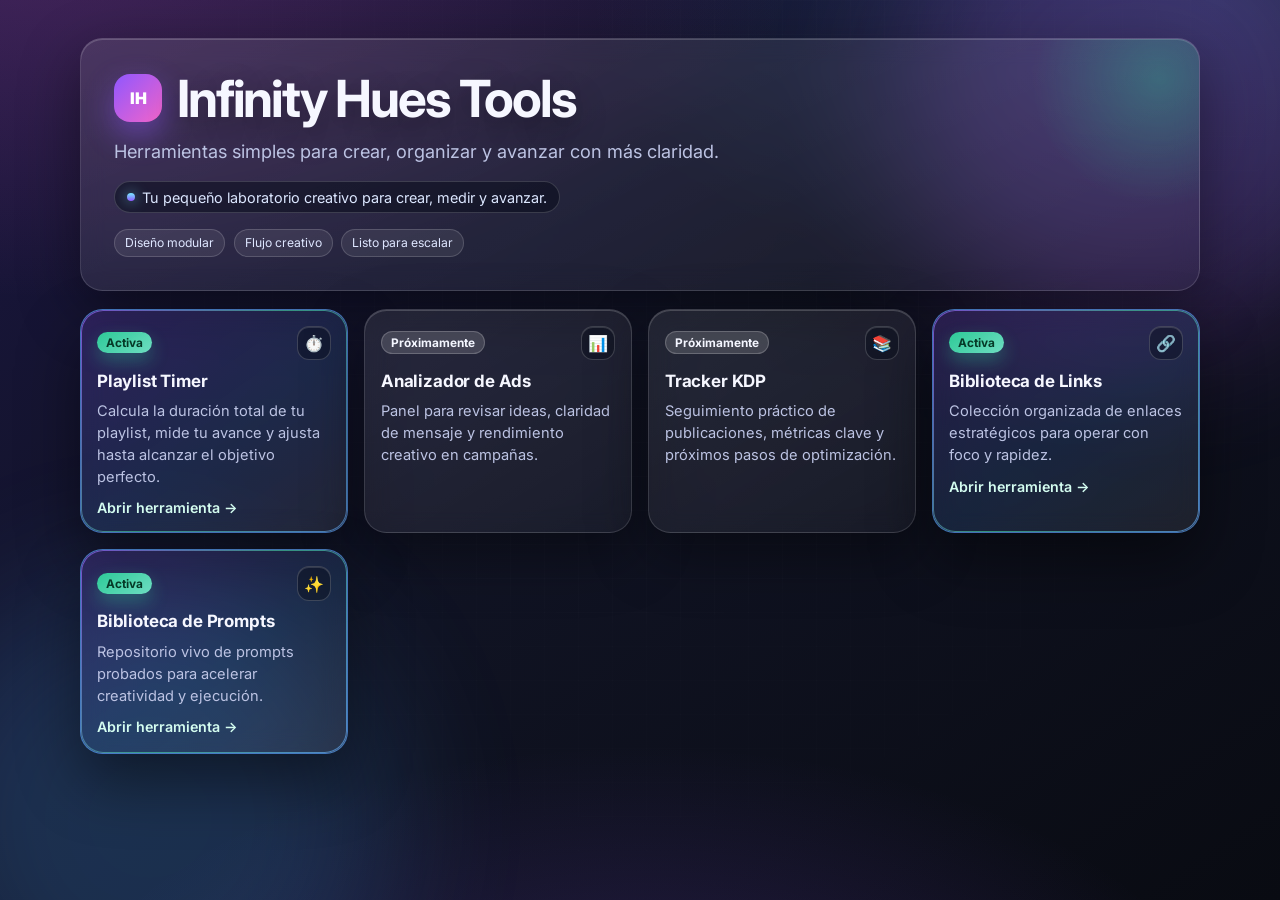
==== commit cba24950: "chore: resolve hub conflicts and keep prompts+links active" ====
--- a/index.html
+++ b/index.html
@@ -337,14 +337,15 @@
         <p class="tool-description">Seguimiento práctico de publicaciones, métricas clave y próximos pasos de optimización.</p>
       </article>
 
-      <article class="tool-card glass future" aria-disabled="true">
-        <div class="tool-top">
-          <span class="badge future">Próximamente</span>
+      <a class="tool-card glass active" href="./link-library/">
+        <div class="tool-top">
+          <span class="badge active">Activa</span>
           <span class="tool-icon" aria-hidden="true">🔗</span>
         </div>
         <h2>Biblioteca de Links</h2>
         <p class="tool-description">Colección organizada de enlaces estratégicos para operar con foco y rapidez.</p>
-      </article>
+        <span class="link-label">Abrir herramienta →</span>
+      </a>
 
       <a class="tool-card glass active" href="./prompt-library/">
         <div class="tool-top">
@@ -352,7 +353,7 @@
           <span class="tool-icon" aria-hidden="true">✨</span>
         </div>
         <h2>Biblioteca de Prompts</h2>
-        <p class="tool-description">Repositorio vivo de prompts probados para guardar, filtrar, exportar e importar en JSON.</p>
+        <p class="tool-description">Repositorio vivo de prompts probados para acelerar creatividad y ejecución.</p>
         <span class="link-label">Abrir herramienta →</span>
       </a>
     </section>
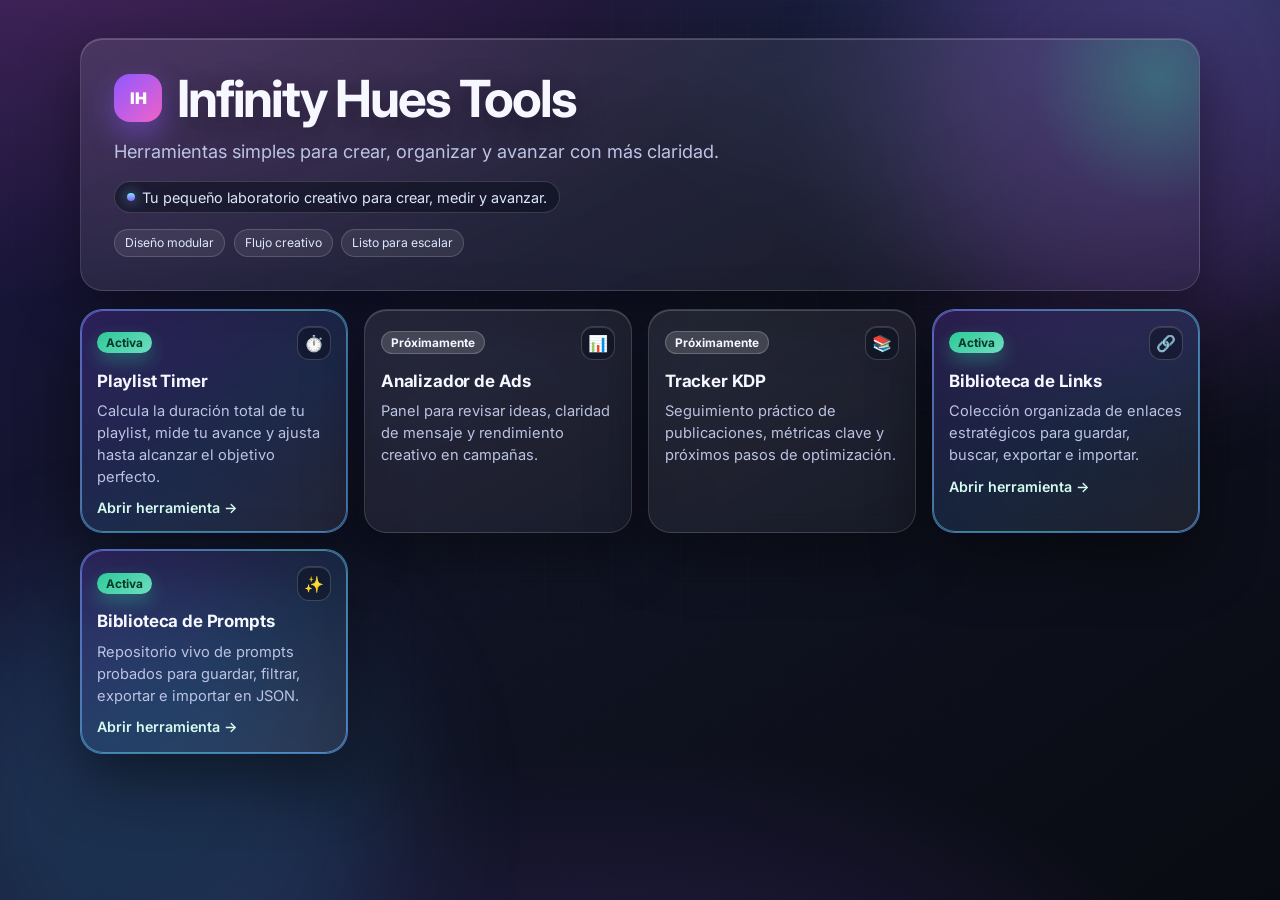
==== commit cce06259: "Recreate Link Library v1 and align active tools with hub" ====
--- a/index.html
+++ b/index.html
@@ -343,7 +343,7 @@
           <span class="tool-icon" aria-hidden="true">🔗</span>
         </div>
         <h2>Biblioteca de Links</h2>
-        <p class="tool-description">Colección organizada de enlaces estratégicos para operar con foco y rapidez.</p>
+        <p class="tool-description">Colección organizada de enlaces estratégicos para guardar, buscar, exportar e importar.</p>
         <span class="link-label">Abrir herramienta →</span>
       </a>
 
@@ -353,7 +353,7 @@
           <span class="tool-icon" aria-hidden="true">✨</span>
         </div>
         <h2>Biblioteca de Prompts</h2>
-        <p class="tool-description">Repositorio vivo de prompts probados para acelerar creatividad y ejecución.</p>
+        <p class="tool-description">Repositorio vivo de prompts probados para guardar, filtrar, exportar e importar en JSON.</p>
         <span class="link-label">Abrir herramienta →</span>
       </a>
     </section>
